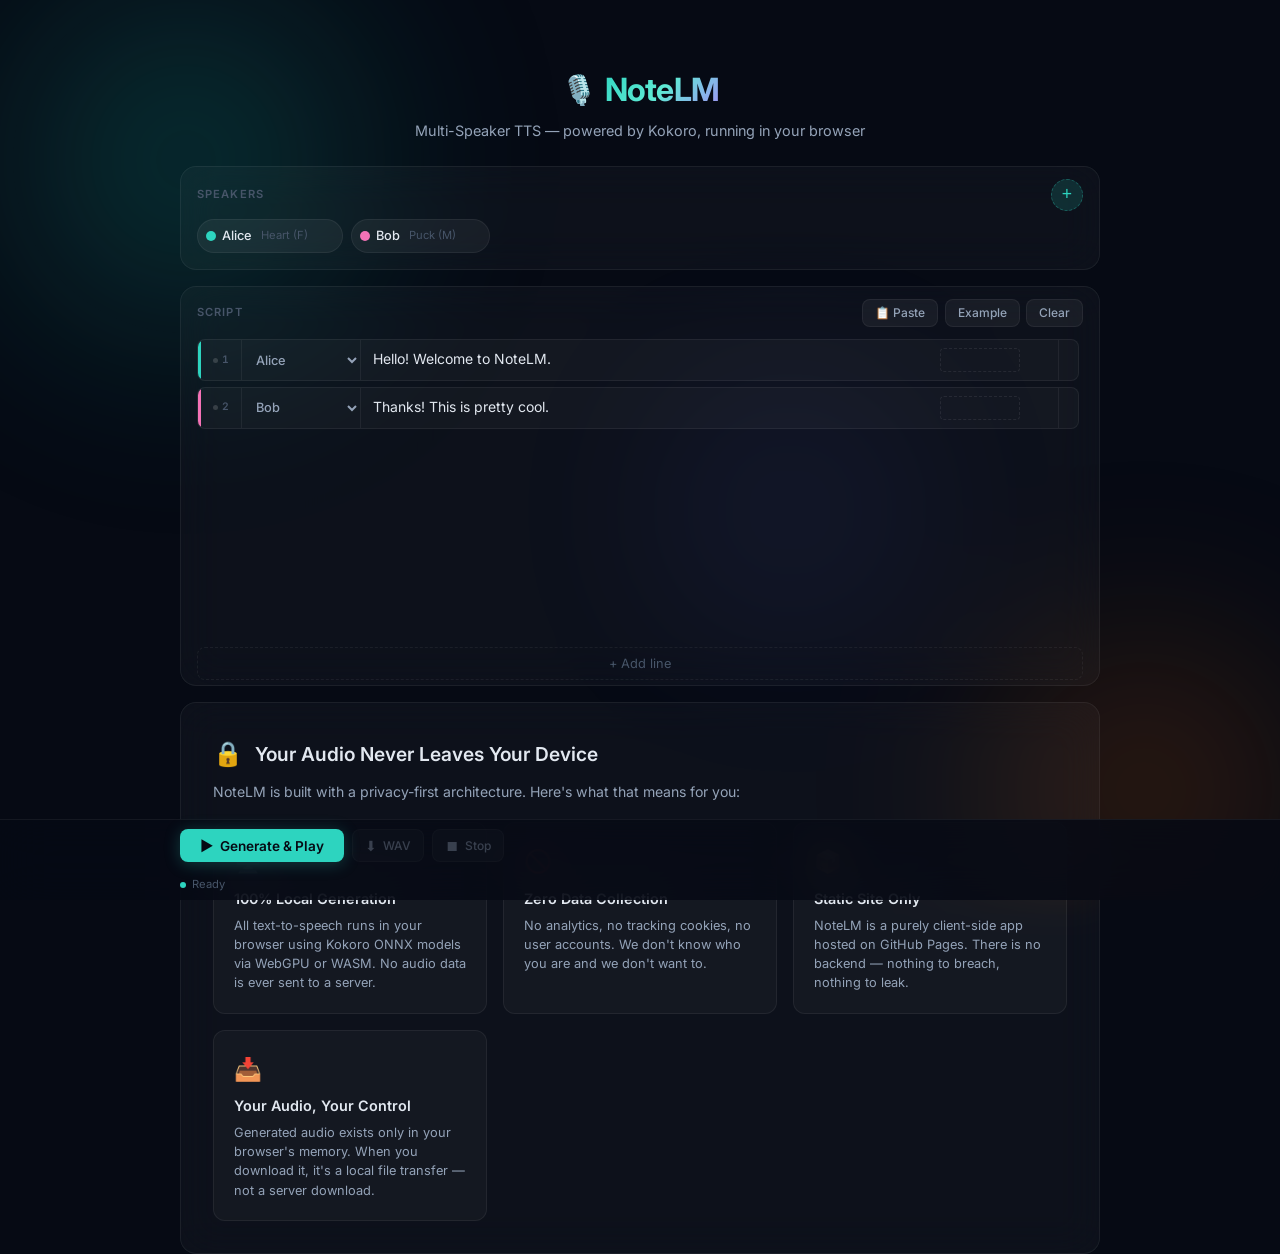
==== index.html @ 9f0279a1 "feat: add privacy section Glassmorphic privacy panel between script section and controls bar. 4 card" ====
<!DOCTYPE html>
<html lang="en">
<head>
    <meta charset="UTF-8">
    <meta name="viewport" content="width=device-width, initial-scale=1.0">
    <title>NoteLM — Multi-Speaker Text-to-Speech</title>
    <meta name="description" content="Free browser-based multi-speaker text-to-speech powered by Kokoro. Create conversations with different voices, all running locally.">
    <link rel="icon" href="data:image/svg+xml,<svg xmlns='http://www.w3.org/2000/svg' viewBox='0 0 100 100'><text y='.9em' font-size='90'>🎙️</text></svg>">
    <link href="https://fonts.googleapis.com/css2?family=Inter:wght@400;500;600;700&family=JetBrains+Mono:wght@400;500&display=swap" rel="stylesheet">
    <link rel="stylesheet" href="styles.css">
</head>
<body>
    <!-- Ambient background blobs -->
    <div class="ambient-bg">
        <div class="blob blob-1"></div>
        <div class="blob blob-2"></div>
        <div class="blob blob-3"></div>
    </div>

    <div class="app">
        <!-- Header -->
        <header class="header">
            <div class="logo">
                <span class="logo-icon">🎙️</span>
                <h1>NoteLM</h1>
            </div>
            <p class="tagline">Multi-Speaker TTS — powered by Kokoro, running in your browser</p>
        </header>

        <!-- Speakers Strip -->
        <section class="glass-panel speakers-section">
            <div class="speakers-header">
                <span class="section-label">Speakers</span>
                <button class="btn-chip btn-add-speaker" id="addSpeakerBtn" title="Add speaker">
                    <span class="chip-plus">+</span>
                </button>
            </div>
            <div class="speakers-strip" id="speakersList"></div>
            <div class="backend-notice" id="backendNotice" style="display:none;">
                <span class="notice-icon">⚡</span>
                <span class="notice-text" id="backendNoticeText"></span>
            </div>
        </section>

        <!-- Script Panel -->
        <section class="glass-panel script-section">
            <div class="script-header">
                <span class="section-label">Script</span>
                <div class="script-actions">
                    <button class="btn-glass" id="pasteScriptBtn">📋 Paste</button>
                    <button class="btn-glass" id="loadExampleBtn">Example</button>
                    <button class="btn-glass btn-danger" id="clearScriptBtn">Clear</button>
                </div>
            </div>
            <div class="script-lines" id="scriptLines"></div>
            <button class="btn-add-line" id="addLineBtn">+ Add line</button>
        </section>

        <!-- Privacy Section -->
        <section class="glass-panel privacy-section">
            <div class="privacy-header">
                <span class="privacy-icon">🔒</span>
                <h2>Your Audio Never Leaves Your Device</h2>
            </div>
            <p class="privacy-desc">NoteLM is built with a privacy-first architecture. Here's what that means for you:</p>
            <div class="privacy-grid">
                <div class="privacy-card">
                    <span class="privacy-card-icon">🖥️</span>
                    <h3>100% Local Generation</h3>
                    <p>All text-to-speech runs in your browser using Kokoro ONNX models via WebGPU or WASM. No audio data is ever sent to a server.</p>
                </div>
                <div class="privacy-card">
                    <span class="privacy-card-icon">🚫</span>
                    <h3>Zero Data Collection</h3>
                    <p>No analytics, no tracking cookies, no user accounts. We don't know who you are and we don't want to.</p>
                </div>
                <div class="privacy-card">
                    <span class="privacy-card-icon">📦</span>
                    <h3>Static Site Only</h3>
                    <p>NoteLM is a purely client-side app hosted on GitHub Pages. There is no backend — nothing to breach, nothing to leak.</p>
                </div>
                <div class="privacy-card">
                    <span class="privacy-card-icon">📥</span>
                    <h3>Your Audio, Your Control</h3>
                    <p>Generated audio exists only in your browser's memory. When you download it, it's a local file transfer — not a server download.</p>
                </div>
            </div>
        </section>

        <!-- Spacer for sticky bar -->
        <div class="controls-spacer"></div>
    </div>

    <!-- Selection Floating Bar -->
    <div class="selection-bar" id="selectionBar" style="display:none;">
        <span class="selection-count">0 selected</span>
        <button class="btn-primary btn-sm" id="regenerateSelectedBtn">
            <span class="btn-icon">⟳</span> Regenerate Selected
        </button>
        <button class="btn-glass btn-sm" id="clearSelectionBtn">Clear</button>
    </div>

    <!-- Sticky Controls Bar -->
    <div class="controls-bar" id="controlsBar">
        <div class="controls-inner">
            <div class="controls-buttons">
                <button class="btn-primary" id="generateBtn">
                    <span class="btn-icon">▶</span> Generate & Play
                </button>
                <button class="btn-glass" id="downloadBtn" disabled>
                    <span class="btn-icon">⬇</span> WAV
                </button>
                <button class="btn-glass" id="stopBtn" disabled>
                    <span class="btn-icon">⏹</span> Stop
                </button>
            </div>

            <!-- Progress (inline) -->
            <div class="progress-inline" id="progressSection" style="display:none;">
                <div class="progress-track"><div class="progress-fill" id="progressBar"></div></div>
                <span class="progress-label" id="progressText">Generating...</span>
            </div>

            <!-- Audio Player (inline) -->
            <div class="player-inline" id="audioPlayer" style="display:none;">
                <button class="btn-play" id="playPauseBtn">▶</button>
                <canvas id="waveformCanvas" width="400" height="48"></canvas>
                <span class="time-label" id="timeDisplay">0:00</span>
            </div>
        </div>

        <div class="status-strip">
            <span class="status-dot" id="statusDot"></span>
            <span class="status-text" id="statusText">Ready</span>
        </div>
    </div>

    <!-- Paste Modal -->
    <div class="overlay" id="pasteOverlay" style="display:none;">
        <div class="modal">
            <h3>📋 Paste Your Script</h3>
            <p class="modal-desc">Use the format <code>Name: dialogue</code> — one per line. Speakers are auto-detected.</p>
            <textarea id="pasteTextarea" class="paste-area" rows="16"
                placeholder="Alice: Hey Bob, have you heard about this new TTS?&#10;Bob: Yeah! It runs entirely in the browser.&#10;Alice: That's incredible!&#10;Bob: And each speaker gets a different voice.&#10;&#10;Tip: Ctrl+Enter to import"></textarea>
            <div class="modal-actions">
                <button class="btn-glass" id="pasteCancelBtn">Cancel</button>
                <button class="btn-primary" id="pasteParseBtn">Parse & Import</button>
            </div>
        </div>
    </div>

    <!-- Model Loading Overlay -->
    <div class="overlay" id="loadingOverlay" style="display:none;">
        <div class="modal">
            <div class="spinner"></div>
            <h3>Loading Kokoro Model</h3>
            <p id="loadingText">Downloading weights — first visit may take a moment.</p>
            <div class="progress-track"><div class="progress-fill" id="modelProgressBar"></div></div>
            <p class="progress-pct" id="modelProgressPercent">0%</p>
        </div>
    </div>

    <!-- Speaker Editor Portal — rendered at body level so it overlays everything -->
    <div id="speakerEditorPortal" class="speaker-editor-portal" style="display:none;"></div>
    <script type="module" src="app.js"></script>
</body>
</html>
---- styles.css ----
/* ============================================
   NoteLM — Glassmorphic Dark Theme
   ============================================ */

:root {
    --bg-deep: #060a14;
    --bg-surface: rgba(255, 255, 255, 0.03);
    --bg-surface-hover: rgba(255, 255, 255, 0.06);
    --bg-elevated: rgba(255, 255, 255, 0.05);

    --border: rgba(255, 255, 255, 0.06);
    --border-hover: rgba(255, 255, 255, 0.12);
    --border-focus: rgba(45, 212, 191, 0.4);

    --text-primary: #e2e8f0;
    --text-secondary: #94a3b8;
    --text-muted: #475569;

    --accent: #2dd4bf;
    --accent-dim: rgba(45, 212, 191, 0.15);
    --accent-glow: rgba(45, 212, 191, 0.25);

    --error: #f87171;
    --error-dim: rgba(248, 113, 113, 0.12);

    --radius-sm: 8px;
    --radius-md: 12px;
    --radius-lg: 16px;
    --radius-pill: 100px;

    --blur: 20px;
    --transition: 0.2s ease;
    --font-body: 'Inter', -apple-system, BlinkMacSystemFont, sans-serif;
    --font-mono: 'JetBrains Mono', 'SF Mono', 'Consolas', monospace;
}

*, *::before, *::after { margin: 0; padding: 0; box-sizing: border-box; }

html { font-size: 16px; }

body {
    font-family: var(--font-body);
    background: var(--bg-deep);
    color: var(--text-primary);
    line-height: 1.6;
    min-height: 100vh;
    overflow-x: hidden;
}

/* ---- Ambient Background ---- */
.ambient-bg {
    position: fixed;
    inset: 0;
    z-index: 0;
    overflow: hidden;
    pointer-events: none;
}

.blob {
    position: absolute;
    border-radius: 50%;
    filter: blur(100px);
    opacity: 0.4;
    animation: drift 20s ease-in-out infinite alternate;
}

.blob-1 {
    width: 500px; height: 500px;
    background: radial-gradient(circle, #0d9488 0%, transparent 70%);
    top: -10%; left: -5%;
    animation-duration: 25s;
}

.blob-2 {
    width: 400px; height: 400px;
    background: radial-gradient(circle, #b45309 0%, transparent 70%);
    bottom: -10%; right: -5%;
    animation-duration: 30s;
    animation-delay: -5s;
}

.blob-3 {
    width: 300px; height: 300px;
    background: radial-gradient(circle, #6366f1 0%, transparent 70%);
    top: 40%; left: 50%;
    animation-duration: 22s;
    animation-delay: -10s;
    opacity: 0.2;
}

@keyframes drift {
    0% { transform: translate(0, 0) scale(1); }
    33% { transform: translate(30px, -20px) scale(1.05); }
    66% { transform: translate(-20px, 30px) scale(0.95); }
    100% { transform: translate(10px, -10px) scale(1.02); }
}

/* ---- App Layout ---- */
.app {
    position: relative;
    z-index: 1;
    max-width: 960px;
    margin: 0 auto;
    padding: 1.5rem 1.25rem 7rem;
    display: flex;
    flex-direction: column;
    gap: 1rem;
    min-height: 100vh;
    height: 100vh;
}

/* ---- Glass Panel ---- */
.glass-panel {
    background: var(--bg-surface);
    backdrop-filter: blur(var(--blur));
    -webkit-backdrop-filter: blur(var(--blur));
    border: 1px solid var(--border);
    border-radius: var(--radius-lg);
    transition: border-color var(--transition);
}

.glass-panel:hover { border-color: var(--border-hover); }

/* ---- Header ---- */
.header {
    text-align: center;
    padding: 2.5rem 0 0.5rem;
}

.logo {
    display: flex;
    align-items: center;
    justify-content: center;
    gap: 0.5rem;
}

.logo-icon { font-size: 1.8rem; }

.logo h1 {
    font-size: 2rem;
    font-weight: 700;
    letter-spacing: -0.03em;
    background: linear-gradient(135deg, var(--accent), #5eead4, #a78bfa);
    -webkit-background-clip: text;
    -webkit-text-fill-color: transparent;
    background-clip: text;
}

.tagline {
    color: var(--text-secondary);
    font-size: 0.9rem;
    margin-top: 0.25rem;
}

/* ---- Section Labels ---- */
.section-label {
    font-size: 0.7rem;
    font-weight: 600;
    text-transform: uppercase;
    letter-spacing: 0.1em;
    color: var(--text-muted);
}

/* ---- Speaker Editor Portal ---- */
.speaker-editor-portal {
    background: rgba(10, 15, 30, 0.98);
    backdrop-filter: blur(32px);
    border: 1px solid rgba(45, 212, 191, 0.3);
    border-radius: var(--radius-md);
    padding: 0.85rem;
    min-width: 260px;
    box-shadow: 0 16px 48px rgba(0,0,0,0.6), 0 0 24px rgba(45, 212, 191, 0.08);
}

.editor-arrow {
    position: absolute;
    top: -5px;
    left: 50%;
    transform: translateX(-50%) rotate(45deg);
    width: 10px;
    height: 10px;
    background: rgba(10, 15, 30, 0.98);
    border-top: 1px solid rgba(45, 212, 191, 0.3);
    border-left: 1px solid rgba(45, 212, 191, 0.3);
}

/* ---- Engine Selector ---- */
.engine-section {
    padding: 0.65rem 1rem;
}

.engine-row {
    display: flex;
    align-items: center;
    gap: 0.75rem;
}

.engine-options {
    display: flex;
    gap: 0.4rem;
    flex: 1;
}

.engine-btn {
    flex: 1;
    display: flex;
    flex-direction: column;
    align-items: center;
    gap: 0.15rem;
    padding: 0.45rem 0.5rem;
    background: var(--bg-elevated);
    border: 1px solid var(--border);
    border-radius: var(--radius-sm);
    cursor: pointer;
    transition: all var(--transition);
    font-family: var(--font-body);
}

.engine-btn:hover {
    border-color: var(--border-hover);
    background: var(--bg-surface-hover);
}

.engine-btn.active {
    border-color: var(--accent);
    background: var(--accent-dim);
    box-shadow: 0 0 12px rgba(45, 212, 191, 0.1);
}

.engine-name {
    font-size: 0.8rem;
    font-weight: 600;
    color: var(--text-primary);
}

.engine-meta {
    font-size: 0.65rem;
    color: var(--text-muted);
}

.backend-notice {
    display: flex;
    align-items: center;
    gap: 0.4rem;
    margin-top: 0.5rem;
    padding: 0.4rem 0.65rem;
    background: rgba(251, 191, 36, 0.08);
    border: 1px solid rgba(251, 191, 36, 0.15);
    border-radius: var(--radius-sm);
    font-size: 0.75rem;
    color: #fbbf24;
}

.notice-icon { font-size: 0.85rem; }

.backend-notice.webgpu {
    background: rgba(45, 212, 191, 0.08);
    border-color: rgba(45, 212, 191, 0.15);
    color: var(--accent);
}

/* ---- Speakers Strip ---- */
.speakers-section {
    padding: 0.75rem 1rem;
}

.speakers-header {
    display: flex;
    align-items: center;
    justify-content: space-between;
    margin-bottom: 0.5rem;
}

.speakers-strip {
    display: flex;
    gap: 0.5rem;
    overflow-x: auto;
    padding-bottom: 0.25rem;
    scrollbar-width: thin;
    scrollbar-color: rgba(255,255,255,0.08) transparent;
}

.speakers-strip::-webkit-scrollbar { height: 4px; }
.speakers-strip::-webkit-scrollbar-track { background: transparent; }
.speakers-strip::-webkit-scrollbar-thumb { background: rgba(255,255,255,0.08); border-radius: 2px; }

/* Speaker Chip */
.speaker-chip {
    display: flex;
    align-items: center;
    gap: 0.4rem;
    background: var(--bg-elevated);
    border: 1px solid var(--border);
    border-radius: var(--radius-pill);
    padding: 0.35rem 0.75rem 0.35rem 0.5rem;
    cursor: pointer;
    transition: all var(--transition);
    white-space: nowrap;
    flex-shrink: 0;
}

.speaker-chip:hover {
    border-color: var(--border-hover);
    background: var(--bg-surface-hover);
}

.speaker-chip.active {
    border-color: var(--border-focus);
    box-shadow: 0 0 12px var(--accent-dim);
}

.chip-dot {
    width: 10px;
    height: 10px;
    border-radius: 50%;
    flex-shrink: 0;
}

.chip-name {
    font-size: 0.8rem;
    font-weight: 500;
    color: var(--text-primary);
}

.chip-voice {
    font-size: 0.7rem;
    color: var(--text-muted);
    margin-left: 0.15rem;
}

.chip-remove {
    background: none;
    border: none;
    color: var(--text-muted);
    font-size: 0.85rem;
    cursor: pointer;
    padding: 0 0.15rem;
    margin-left: 0.15rem;
    border-radius: 50%;
    line-height: 1;
    transition: all var(--transition);
    opacity: 0;
}

.speaker-chip:hover .chip-remove { opacity: 1; }
.chip-remove:hover { color: var(--error); background: var(--error-dim); }

/* Speaker Editor Popover */


.editor-field {
    display: flex;
    flex-direction: column;
    gap: 0.2rem;
    margin-bottom: 0.5rem;
}

.editor-field:last-child { margin-bottom: 0; }

.editor-label {
    font-size: 0.65rem;
    font-weight: 600;
    text-transform: uppercase;
    letter-spacing: 0.08em;
    color: var(--text-muted);
}

.editor-input,
.editor-select {
    background: rgba(255,255,255,0.04);
    color: var(--text-primary);
    border: 1px solid var(--border);
    border-radius: var(--radius-sm);
    padding: 0.4rem 0.6rem;
    font-family: var(--font-body);
    font-size: 0.8rem;
    transition: border-color var(--transition);
    width: 100%;
}

.editor-input:focus, .editor-select:focus {
    outline: none;
    border-color: var(--accent);
}

.editor-select { cursor: pointer; }

.editor-select option {
    background: #0f172a;
    color: var(--text-primary);
}

/* Add Speaker Button */
.btn-add-speaker {
    display: flex;
    align-items: center;
    justify-content: center;
    width: 32px;
    height: 32px;
    background: var(--accent-dim);
    border: 1px dashed rgba(45, 212, 191, 0.3);
    border-radius: 50%;
    color: var(--accent);
    font-size: 1.1rem;
    cursor: pointer;
    transition: all var(--transition);
    flex-shrink: 0;
}

.btn-add-speaker:hover {
    background: rgba(45, 212, 191, 0.25);
    border-color: var(--accent);
}

.chip-plus { line-height: 1; }

/* ---- Script Section ---- */
.script-section {
    flex: 1;
    display: flex;
    flex-direction: column;
    padding: 0.75rem 1rem 1rem;
    min-height: 400px;
}

.script-header {
    display: flex;
    align-items: center;
    justify-content: space-between;
    margin-bottom: 0.75rem;
}

.script-actions { display: flex; gap: 0.4rem; }

.script-lines {
    flex: 1;
    overflow-y: auto;
    display: flex;
    flex-direction: column;
    gap: 0.35rem;
    padding-right: 0.25rem;
    min-height: 300px;
    max-height: calc(100vh - 280px);
}

.script-lines::-webkit-scrollbar { width: 5px; }
.script-lines::-webkit-scrollbar-track { background: transparent; }
.script-lines::-webkit-scrollbar-thumb { background: rgba(255,255,255,0.06); border-radius: 3px; }

/* Script Line */
.script-line {
    display: grid;
    grid-template-columns: 3px 2.5rem 120px 1fr auto 20px;
    gap: 0;
    align-items: stretch;
    background: var(--bg-surface);
    border: 1px solid var(--border);
    border-radius: var(--radius-sm);
    transition: all var(--transition);
    overflow: hidden;
}

/* Selection gutter — left-edge strip for click + drag-to-select */
.line-select-gutter {
    display: flex;
    align-items: center;
    justify-content: center;
    cursor: pointer;
    background: transparent;
    transition: background var(--transition);
    border-left: 1px solid var(--border);
}

.line-select-gutter:hover {
    background: rgba(45, 212, 191, 0.06);
}

.line-select-gutter.selected {
    background: rgba(45, 212, 191, 0.1);
}

.gutter-dot {
    width: 12px;
    height: 12px;
    border-radius: 50%;
    background: var(--border);
    transition: all var(--transition);
    opacity: 0;
    cursor: pointer;
}

.script-line:hover .gutter-dot,
.gutter-dot.selected {
    opacity: 1;
}

.gutter-dot:hover {
    background: var(--accent);
    transform: scale(1.3);
}

.gutter-dot.selected {
    background: var(--accent);
    box-shadow: 0 0 6px var(--accent-dim);
}


/* Selected row highlight */
.script-line.selected {
    border-color: var(--accent);
    background: rgba(45, 212, 191, 0.04);
}

.script-line:hover { border-color: var(--border-hover); }
.script-line.active { border-color: var(--accent); box-shadow: 0 0 16px var(--accent-dim); }

.line-accent {
    width: 3px;
    align-self: stretch;
    border-radius: 3px 0 0 3px;
}

.line-number {
    display: flex;
    align-items: center;
    justify-content: center;
    min-width: 2rem;
    padding: 0.5rem 0;
    font-size: 0.65rem;
    font-weight: 600;
    color: var(--text-muted);
    font-variant-numeric: tabular-nums;
}

.line-speaker-select {
    background: transparent;
    color: var(--text-secondary);
    border: none;
    border-left: 1px solid var(--border);
    border-right: 1px solid var(--border);
    padding: 0.5rem 0.6rem;
    font-family: var(--font-body);
    font-size: 0.8rem;
    font-weight: 500;
    cursor: pointer;
    transition: color var(--transition);
}

.line-speaker-select:focus { outline: none; color: var(--text-primary); }
.line-speaker-select option { background: #0f172a; color: var(--text-primary); }

.line-textarea {
    background: transparent;
    color: var(--text-primary);
    border: none;
    padding: 0.5rem 0.75rem;
    font-family: var(--font-body);
    font-size: 0.875rem;
    line-height: 1.55;
    resize: none;
    min-height: 36px;
    width: 100%;
}

.line-textarea:focus { outline: none; }
.line-textarea::placeholder { color: var(--text-muted); }

/* Line Actions */
.line-actions {
    display: flex;
    align-items: center;
    gap: 0.35rem;
    padding: 0.25rem 0.5rem;
    flex-shrink: 0;
}

.line-mini-waveform {
    width: 80px;
    height: 24px;
    border-radius: 4px;
    background: rgba(0, 0, 0, 0.15);
    flex-shrink: 0;
}

.line-mini-waveform-placeholder {
    width: 80px;
    height: 24px;
    border-radius: 4px;
    border: 1px dashed rgba(255, 255, 255, 0.08);
    flex-shrink: 0;
}

.line-duration {
    font-size: 0.65rem;
    color: var(--text-muted);
    font-variant-numeric: tabular-nums;
    white-space: nowrap;
    min-width: 32px;
    text-align: center;
}

.line-status-dot {
    display: inline-block;
    width: 5px;
    height: 5px;
    border-radius: 50%;
    margin-right: 0.25rem;
    vertical-align: middle;
}

.line-status-dot.dirty { background: #f59e0b; }
.line-status-dot.generated { background: var(--accent); }
.line-status-dot.empty { background: rgba(255, 255, 255, 0.15); }

.line-regen,
.line-play {
    background: none;
    border: none;
    color: var(--text-muted);
    cursor: pointer;
    font-size: 0.75rem;
    padding: 0.2rem;
    border-radius: 4px;
    transition: all var(--transition);
    opacity: 0;
}

.script-line:hover .line-regen,
.script-line:hover .line-play { opacity: 1; }
.line-regen:hover { color: var(--accent); background: var(--accent-dim); }
.line-play:hover { color: var(--accent); background: var(--accent-dim); }

.line-remove {
    background: none;
    border: none;
    color: var(--text-muted);
    cursor: pointer;
    font-size: 0.9rem;
    padding: 0.5rem 0.5rem;
    opacity: 0;
    transition: all var(--transition);
}

.script-line:hover .line-remove { opacity: 1; }
.line-remove:hover { color: var(--error); }

/* Add Line */
.btn-add-line {
    width: 100%;
    padding: 0.5rem;
    margin-top: 0.5rem;
    background: transparent;
    border: 1px dashed var(--border);
    border-radius: var(--radius-sm);
    color: var(--text-muted);
    font-family: var(--font-body);
    font-size: 0.8rem;
    cursor: pointer;
    transition: all var(--transition);
}

.btn-add-line:hover {
    border-color: var(--accent);
    color: var(--accent);
    background: var(--accent-dim);
}

/* ---- Buttons ---- */
.btn-glass {
    display: inline-flex;
    align-items: center;
    gap: 0.35rem;
    padding: 0.35rem 0.75rem;
    background: var(--bg-elevated);
    border: 1px solid var(--border);
    border-radius: var(--radius-sm);
    color: var(--text-secondary);
    font-family: var(--font-body);
    font-size: 0.75rem;
    font-weight: 500;
    cursor: pointer;
    transition: all var(--transition);
}

.btn-glass:hover { border-color: var(--border-hover); color: var(--text-primary); background: var(--bg-surface-hover); }

.btn-glass.btn-danger:hover { border-color: var(--error); color: var(--error); background: var(--error-dim); }

.btn-primary {
    display: inline-flex;
    align-items: center;
    gap: 0.4rem;
    padding: 0.5rem 1.25rem;
    background: var(--accent);
    border: none;
    border-radius: var(--radius-sm);
    color: var(--bg-deep);
    font-family: var(--font-body);
    font-size: 0.85rem;
    font-weight: 600;
    cursor: pointer;
    transition: all var(--transition);
    box-shadow: 0 2px 16px var(--accent-glow);
}

.btn-primary:hover {
    background: #5eead4;
    transform: translateY(-1px);
    box-shadow: 0 4px 24px var(--accent-glow);
}

.btn-primary:disabled, .btn-glass:disabled {
    opacity: 0.35;
    cursor: not-allowed;
    transform: none !important;
    box-shadow: none !important;
}

.btn-icon { font-size: 0.9rem; }

/* ---- Sticky Controls Bar ---- */
.controls-spacer { height: 100px; }

.controls-bar {
    position: fixed;
    bottom: 0;
    left: 0;
    right: 0;
    z-index: 50;
    background: rgba(6, 10, 20, 0.85);
    backdrop-filter: blur(24px);
    -webkit-backdrop-filter: blur(24px);
    border-top: 1px solid var(--border);
}

.controls-inner {
    max-width: 960px;
    margin: 0 auto;
    padding: 0.6rem 1.25rem;
    display: flex;
    align-items: center;
    gap: 1rem;
    flex-wrap: wrap;
}

.controls-buttons {
    display: flex;
    gap: 0.5rem;
    flex-shrink: 0;
}

.status-strip {
    display: flex;
    align-items: center;
    gap: 0.4rem;
    padding: 0.25rem 1.25rem 0.4rem;
    max-width: 960px;
    margin: 0 auto;
}

.status-dot {
    width: 6px;
    height: 6px;
    border-radius: 50%;
    background: var(--accent);
    animation: pulse 2s ease-in-out infinite;
}

.status-dot.loading { background: #fbbf24; animation-duration: 0.8s; }
.status-dot.error { background: var(--error); animation: none; }

@keyframes pulse {
    0%, 100% { opacity: 1; }
    50% { opacity: 0.3; }
}

.status-text {
    font-size: 0.7rem;
    color: var(--text-muted);
}

/* Progress Inline */
.progress-inline {
    flex: 1;
    display: flex;
    align-items: center;
    gap: 0.6rem;
    min-width: 120px;
}

.progress-track {
    flex: 1;
    height: 4px;
    background: rgba(255,255,255,0.06);
    border-radius: 2px;
    overflow: hidden;
}

.progress-fill {
    height: 100%;
    width: 0%;
    background: linear-gradient(90deg, var(--accent), #5eead4);
    border-radius: 2px;
    transition: width 0.3s ease;
}

.progress-label {
    font-size: 0.7rem;
    color: var(--text-secondary);
    white-space: nowrap;
}

.progress-pct {
    font-size: 0.85rem;
    font-weight: 600;
    color: var(--accent);
    text-align: center;
    margin-top: 0.5rem;
}

/* Player Inline */
.player-inline {
    flex: 1;
    display: flex;
    align-items: center;
    gap: 0.5rem;
    min-width: 200px;
}

.btn-play {
    width: 30px;
    height: 30px;
    display: flex;
    align-items: center;
    justify-content: center;
    background: var(--accent-dim);
    border: 1px solid rgba(45,212,191,0.2);
    border-radius: 50%;
    color: var(--accent);
    font-size: 0.75rem;
    cursor: pointer;
    transition: all var(--transition);
    flex-shrink: 0;
}

.btn-play:hover { background: rgba(45,212,191,0.25); }

#waveformCanvas {
    height: 48px;
    flex: 1;
    min-width: 100px;
    border-radius: 6px;
    background: rgba(0, 0, 0, 0.2);
    cursor: pointer;
    transition: opacity var(--transition);
}

#waveformCanvas:hover {
    opacity: 1;
}

.time-label {
    font-size: 0.65rem;
    color: var(--text-muted);
    font-variant-numeric: tabular-nums;
    white-space: nowrap;
    min-width: 55px;
}

/* ---- Overlay / Modal ---- */
.overlay {
    position: fixed;
    inset: 0;
    background: rgba(0, 0, 0, 0.6);
    backdrop-filter: blur(8px);
    display: flex;
    align-items: center;
    justify-content: center;
    z-index: 200;
}

.modal {
    background: rgba(10, 15, 30, 0.98);
    backdrop-filter: blur(32px);
    border: 1px solid rgba(45, 212, 191, 0.15);
    border-radius: var(--radius-lg);
    padding: 1.75rem;
    max-width: 580px;
    width: 92%;
    box-shadow: 0 24px 80px rgba(0,0,0,0.6), 0 0 40px rgba(45, 212, 191, 0.05);
}

.modal h3 {
    font-size: 1.1rem;
    font-weight: 600;
    margin-bottom: 0.35rem;
}

.modal-desc {
    color: var(--text-secondary);
    font-size: 0.82rem;
    margin-bottom: 0.75rem;
    line-height: 1.5;
}

.modal code {
    background: rgba(45, 212, 191, 0.1);
    color: var(--accent);
    padding: 0.1rem 0.35rem;
    border-radius: 4px;
    font-family: var(--font-mono);
    font-size: 0.8rem;
}

.modal-actions {
    display: flex;
    gap: 0.5rem;
    justify-content: flex-end;
    margin-top: 1rem;
}

.paste-area {
    width: 100%;
    min-height: 300px;
    background: rgba(255,255,255,0.03);
    color: var(--text-primary);
    border: 1px solid var(--border);
    border-radius: var(--radius-sm);
    padding: 0.75rem;
    font-family: var(--font-mono);
    font-size: 0.8rem;
    line-height: 1.65;
    resize: vertical;
}

.paste-area:focus { outline: none; border-color: var(--accent); }
.paste-area::placeholder { color: var(--text-muted); }

.spinner {
    width: 40px;
    height: 40px;
    border: 3px solid var(--border);
    border-top-color: var(--accent);
    border-radius: 50%;
    animation: spin 0.8s linear infinite;
    margin: 0 auto 1rem;
}

@keyframes spin { to { transform: rotate(360deg); } }

/* ---- Privacy Section ---- */
.privacy-section {
    padding: 2rem;
}

.privacy-header {
    display: flex;
    align-items: center;
    gap: 0.75rem;
    margin-bottom: 0.5rem;
}

.privacy-icon {
    font-size: 1.5rem;
}

.privacy-header h2 {
    font-size: 1.2rem;
    font-weight: 600;
    color: var(--text-primary);
}

.privacy-desc {
    color: var(--text-secondary);
    font-size: 0.88rem;
    margin-bottom: 1.25rem;
    line-height: 1.5;
}

.privacy-grid {
    display: grid;
    grid-template-columns: repeat(auto-fit, minmax(220px, 1fr));
    gap: 1rem;
}

.privacy-card {
    background: rgba(255, 255, 255, 0.03);
    border: 1px solid var(--border);
    border-radius: var(--radius-md);
    padding: 1.25rem;
    transition: all var(--transition);
}

.privacy-card:hover {
    border-color: var(--border-hover);
    background: rgba(45, 212, 191, 0.04);
    transform: translateY(-1px);
}

.privacy-card-icon {
    font-size: 1.4rem;
    display: block;
    margin-bottom: 0.5rem;
}

.privacy-card h3 {
    font-size: 0.9rem;
    font-weight: 600;
    color: var(--text-primary);
    margin-bottom: 0.35rem;
}

.privacy-card p {
    font-size: 0.8rem;
    color: var(--text-secondary);
    line-height: 1.5;
}

/* ---- Responsive ---- */
@media (max-width: 640px) {
    .app { padding: 1rem 0.75rem 7rem; }
    .logo h1 { font-size: 1.6rem; }
    .header { padding-top: 1.5rem; }
    .controls-buttons { flex: 1; }
    .controls-buttons .btn-primary { flex: 1; justify-content: center; }
    .player-inline { flex-wrap: wrap; }
    .line-number { min-width: 1.5rem; font-size: 0.6rem; }
    .line-speaker-select { min-width: 70px; font-size: 0.7rem; }
    .privacy-grid { grid-template-columns: 1fr; }
    .privacy-section { padding: 1.5rem; }
}
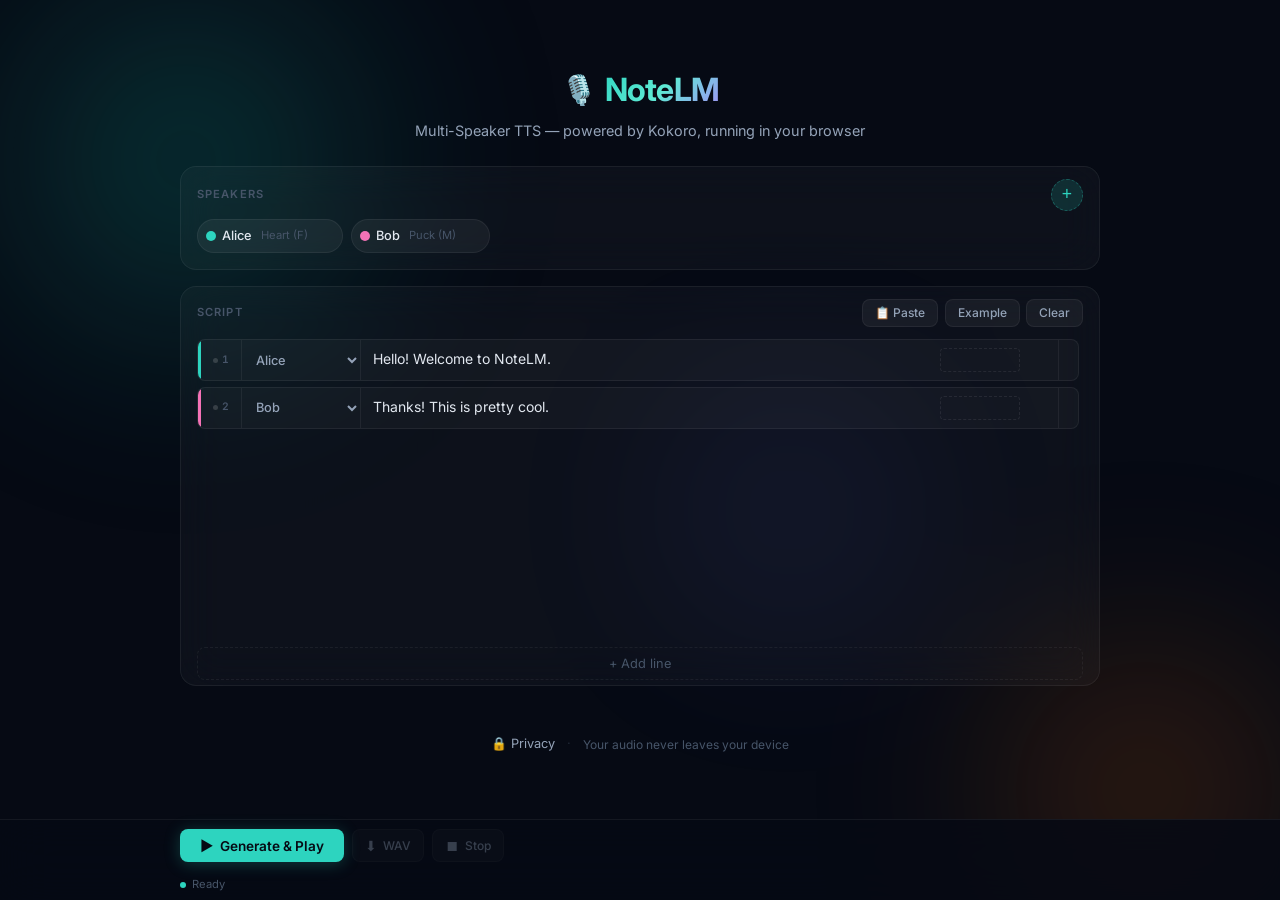
==== commit 61eac871: "feat: privacy as subpage with footer link" ====
--- a/index.html
+++ b/index.html
@@ -56,36 +56,12 @@
             <button class="btn-add-line" id="addLineBtn">+ Add line</button>
         </section>
 
-        <!-- Privacy Section -->
-        <section class="glass-panel privacy-section">
-            <div class="privacy-header">
-                <span class="privacy-icon">🔒</span>
-                <h2>Your Audio Never Leaves Your Device</h2>
-            </div>
-            <p class="privacy-desc">NoteLM is built with a privacy-first architecture. Here's what that means for you:</p>
-            <div class="privacy-grid">
-                <div class="privacy-card">
-                    <span class="privacy-card-icon">🖥️</span>
-                    <h3>100% Local Generation</h3>
-                    <p>All text-to-speech runs in your browser using Kokoro ONNX models via WebGPU or WASM. No audio data is ever sent to a server.</p>
-                </div>
-                <div class="privacy-card">
-                    <span class="privacy-card-icon">🚫</span>
-                    <h3>Zero Data Collection</h3>
-                    <p>No analytics, no tracking cookies, no user accounts. We don't know who you are and we don't want to.</p>
-                </div>
-                <div class="privacy-card">
-                    <span class="privacy-card-icon">📦</span>
-                    <h3>Static Site Only</h3>
-                    <p>NoteLM is a purely client-side app hosted on GitHub Pages. There is no backend — nothing to breach, nothing to leak.</p>
-                </div>
-                <div class="privacy-card">
-                    <span class="privacy-card-icon">📥</span>
-                    <h3>Your Audio, Your Control</h3>
-                    <p>Generated audio exists only in your browser's memory. When you download it, it's a local file transfer — not a server download.</p>
-                </div>
-            </div>
-        </section>
+        <!-- Footer -->
+        <footer class="site-footer">
+            <a href="privacy.html" class="footer-link">🔒 Privacy</a>
+            <span class="footer-dot">·</span>
+            <span class="footer-text">Your audio never leaves your device</span>
+        </footer>
 
         <!-- Spacer for sticky bar -->
         <div class="controls-spacer"></div>
--- a/styles.css
+++ b/styles.css
@@ -1016,6 +1016,52 @@
     line-height: 1.5;
 }
 
+/* ---- Footer ---- */
+.site-footer {
+    display: flex;
+    align-items: center;
+    justify-content: center;
+    gap: 0.75rem;
+    padding: 2rem 1rem;
+    font-size: 0.8rem;
+    color: var(--text-muted);
+}
+
+.footer-link {
+    color: var(--text-secondary);
+    text-decoration: none;
+    transition: color var(--transition);
+}
+.footer-link:hover { color: var(--accent); }
+
+.footer-dot { opacity: 0.4; }
+.footer-text { font-size: 0.75rem; }
+
+/* ---- Privacy Page ---- */
+.privacy-back {
+    display: flex;
+    justify-content: center;
+    margin-bottom: 1.5rem;
+}
+
+.privacy-commitment {
+    margin-top: 1.5rem;
+    padding: 2rem 2.5rem;
+}
+
+.privacy-commitment h3 {
+    font-size: 1rem;
+    font-weight: 600;
+    color: var(--accent);
+    margin-bottom: 0.75rem;
+}
+
+.privacy-commitment p {
+    font-size: 0.85rem;
+    color: var(--text-secondary);
+    line-height: 1.7;
+}
+
 /* ---- Responsive ---- */
 @media (max-width: 640px) {
     .app { padding: 1rem 0.75rem 7rem; }
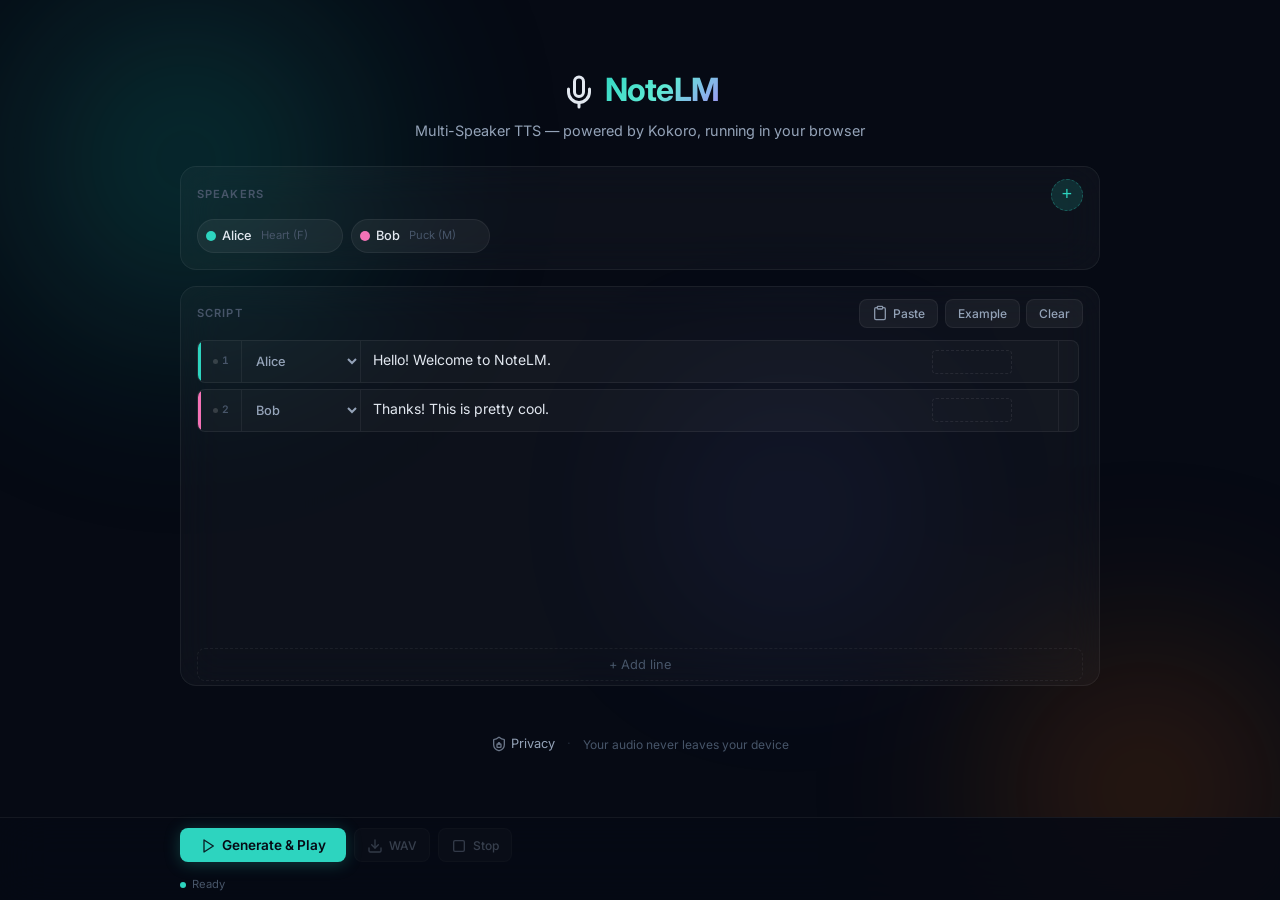
==== commit 84ded02f: "feat: replace all emojis with Lucide-style SVG icons - New icons.js module: 16 stroke-based SVGs, sh" ====
--- a/index.html
+++ b/index.html
@@ -5,7 +5,7 @@
     <meta name="viewport" content="width=device-width, initial-scale=1.0">
     <title>NoteLM — Multi-Speaker Text-to-Speech</title>
     <meta name="description" content="Free browser-based multi-speaker text-to-speech powered by Kokoro. Create conversations with different voices, all running locally.">
-    <link rel="icon" href="data:image/svg+xml,<svg xmlns='http://www.w3.org/2000/svg' viewBox='0 0 100 100'><text y='.9em' font-size='90'>🎙️</text></svg>">
+    <link rel="icon" href="data:image/svg+xml,<svg xmlns='http://www.w3.org/2000/svg' viewBox='0 0 24 24' fill='none' stroke='%23c4b5fd' stroke-width='2' stroke-linecap='round' stroke-linejoin='round'><path d='M12 2a3 3 0 0 0-3 3v7a3 3 0 0 0 6 0V5a3 3 0 0 0-3-3Z'/><path d='M19 10v2a7 7 0 0 1-14 0v-2'/><line x1='12' x2='12' y1='19' y2='22'/></svg>">
     <link href="https://fonts.googleapis.com/css2?family=Inter:wght@400;500;600;700&family=JetBrains+Mono:wght@400;500&display=swap" rel="stylesheet">
     <link rel="stylesheet" href="styles.css">
 </head>
@@ -21,7 +21,7 @@
         <!-- Header -->
         <header class="header">
             <div class="logo">
-                <span class="logo-icon">🎙️</span>
+                <span class="logo-icon"><svg class="svg-icon svg-lg" viewBox="0 0 24 24" fill="none" stroke="currentColor" stroke-width="2" stroke-linecap="round" stroke-linejoin="round"><path d="M12 2a3 3 0 0 0-3 3v7a3 3 0 0 0 6 0V5a3 3 0 0 0-3-3Z"/><path d="M19 10v2a7 7 0 0 1-14 0v-2"/><line x1="12" x2="12" y1="19" y2="22"/></svg></span>
                 <h1>NoteLM</h1>
             </div>
             <p class="tagline">Multi-Speaker TTS — powered by Kokoro, running in your browser</p>
@@ -37,7 +37,7 @@
             </div>
             <div class="speakers-strip" id="speakersList"></div>
             <div class="backend-notice" id="backendNotice" style="display:none;">
-                <span class="notice-icon">⚡</span>
+                <span class="notice-icon"><svg class="svg-icon svg-sm" viewBox="0 0 24 24" fill="none" stroke="currentColor" stroke-width="2" stroke-linecap="round" stroke-linejoin="round"><path d="M4 14a1 1 0 0 1-.78-1.63l9.9-10.2a.5.5 0 0 1 .86.46l-1.92 6.02A1 1 0 0 0 13 10h7a1 1 0 0 1 .78 1.63l-9.9 10.2a.5.5 0 0 1-.86-.46l1.92-6.02A1 1 0 0 0 11 14z"/></svg></span>
                 <span class="notice-text" id="backendNoticeText"></span>
             </div>
         </section>
@@ -47,7 +47,7 @@
             <div class="script-header">
                 <span class="section-label">Script</span>
                 <div class="script-actions">
-                    <button class="btn-glass" id="pasteScriptBtn">📋 Paste</button>
+                    <button class="btn-glass" id="pasteScriptBtn"><svg class="svg-icon svg-sm" viewBox="0 0 24 24" fill="none" stroke="currentColor" stroke-width="2" stroke-linecap="round" stroke-linejoin="round"><rect width="8" height="4" x="8" y="2" rx="1" ry="1"/><path d="M16 4h2a2 2 0 0 1 2 2v14a2 2 0 0 1-2 2H6a2 2 0 0 1-2-2V6a2 2 0 0 1 2-2h2"/></svg> Paste</button>
                     <button class="btn-glass" id="loadExampleBtn">Example</button>
                     <button class="btn-glass btn-danger" id="clearScriptBtn">Clear</button>
                 </div>
@@ -58,7 +58,7 @@
 
         <!-- Footer -->
         <footer class="site-footer">
-            <a href="privacy.html" class="footer-link">🔒 Privacy</a>
+            <a href="privacy.html" class="footer-link"><svg class="svg-icon svg-sm" viewBox="0 0 24 24" fill="none" stroke="currentColor" stroke-width="2" stroke-linecap="round" stroke-linejoin="round"><path d="M20 13c0 5-3.5 7.5-7.66 8.95a1 1 0 0 1-.67-.01C7.5 20.5 4 18 4 13V6a1 1 0 0 1 1-1c2 0 4.5-1.2 6.24-2.72a1.17 1.17 0 0 1 1.52 0C14.51 3.81 17 5 19 5a1 1 0 0 1 1 1z"/><rect width="6" height="5" x="9" y="12" rx="1"/><circle cx="12" cy="11" r="1"/></svg> Privacy</a>
             <span class="footer-dot">·</span>
             <span class="footer-text">Your audio never leaves your device</span>
         </footer>
@@ -71,7 +71,7 @@
     <div class="selection-bar" id="selectionBar" style="display:none;">
         <span class="selection-count">0 selected</span>
         <button class="btn-primary btn-sm" id="regenerateSelectedBtn">
-            <span class="btn-icon">⟳</span> Regenerate Selected
+            <span class="btn-icon"><svg class="svg-icon svg-sm" viewBox="0 0 24 24" fill="none" stroke="currentColor" stroke-width="2" stroke-linecap="round" stroke-linejoin="round"><path d="M3 12a9 9 0 0 1 9-9 9.75 9.75 0 0 1 6.74 2.74L21 8"/><path d="M21 3v5h-5"/><path d="M21 12a9 9 0 0 1-9 9 9.75 9.75 0 0 1-6.74-2.74L3 16"/><path d="M8 16H3v5"/></svg></span> Regenerate Selected
         </button>
         <button class="btn-glass btn-sm" id="clearSelectionBtn">Clear</button>
     </div>
@@ -81,13 +81,13 @@
         <div class="controls-inner">
             <div class="controls-buttons">
                 <button class="btn-primary" id="generateBtn">
-                    <span class="btn-icon">▶</span> Generate & Play
+                    <span class="btn-icon"><svg class="svg-icon svg-sm" viewBox="0 0 24 24" fill="none" stroke="currentColor" stroke-width="2" stroke-linecap="round" stroke-linejoin="round"><polygon points="6 3 20 12 6 21 6 3"/></svg></span> Generate & Play
                 </button>
                 <button class="btn-glass" id="downloadBtn" disabled>
-                    <span class="btn-icon">⬇</span> WAV
+                    <span class="btn-icon"><svg class="svg-icon svg-sm" viewBox="0 0 24 24" fill="none" stroke="currentColor" stroke-width="2" stroke-linecap="round" stroke-linejoin="round"><path d="M21 15v4a2 2 0 0 1-2 2H5a2 2 0 0 1-2-2v-4"/><polyline points="7 10 12 15 17 10"/><line x1="12" x2="12" y1="15" y2="3"/></svg></span> WAV
                 </button>
                 <button class="btn-glass" id="stopBtn" disabled>
-                    <span class="btn-icon">⏹</span> Stop
+                    <span class="btn-icon"><svg class="svg-icon svg-sm" viewBox="0 0 24 24" fill="none" stroke="currentColor" stroke-width="2" stroke-linecap="round" stroke-linejoin="round"><rect x="4" y="4" width="16" height="16" rx="2"/></svg></span> Stop
                 </button>
             </div>
 
@@ -99,7 +99,7 @@
 
             <!-- Audio Player (inline) -->
             <div class="player-inline" id="audioPlayer" style="display:none;">
-                <button class="btn-play" id="playPauseBtn">▶</button>
+                <button class="btn-play" id="playPauseBtn"><svg class="svg-icon svg-sm" viewBox="0 0 24 24" fill="none" stroke="currentColor" stroke-width="2" stroke-linecap="round" stroke-linejoin="round"><polygon points="6 3 20 12 6 21 6 3"/></svg></button>
                 <canvas id="waveformCanvas" width="400" height="48"></canvas>
                 <span class="time-label" id="timeDisplay">0:00</span>
             </div>
@@ -114,7 +114,7 @@
     <!-- Paste Modal -->
     <div class="overlay" id="pasteOverlay" style="display:none;">
         <div class="modal">
-            <h3>📋 Paste Your Script</h3>
+            <h3><svg class="svg-icon svg-sm" viewBox="0 0 24 24" fill="none" stroke="currentColor" stroke-width="2" stroke-linecap="round" stroke-linejoin="round"><rect width="8" height="4" x="8" y="2" rx="1" ry="1"/><path d="M16 4h2a2 2 0 0 1 2 2v14a2 2 0 0 1-2 2H6a2 2 0 0 1-2-2V6a2 2 0 0 1 2-2h2"/></svg> Paste Your Script</h3>
             <p class="modal-desc">Use the format <code>Name: dialogue</code> — one per line. Speakers are auto-detected.</p>
             <textarea id="pasteTextarea" class="paste-area" rows="16"
                 placeholder="Alice: Hey Bob, have you heard about this new TTS?&#10;Bob: Yeah! It runs entirely in the browser.&#10;Alice: That's incredible!&#10;Bob: And each speaker gets a different voice.&#10;&#10;Tip: Ctrl+Enter to import"></textarea>
--- a/styles.css
+++ b/styles.css
@@ -283,6 +283,25 @@
 .speakers-strip::-webkit-scrollbar { height: 4px; }
 .speakers-strip::-webkit-scrollbar-track { background: transparent; }
 .speakers-strip::-webkit-scrollbar-thumb { background: rgba(255,255,255,0.08); border-radius: 2px; }
+
+/* SVG Icons */
+.svg-icon {
+    width: 16px;
+    height: 16px;
+    display: inline-block;
+    vertical-align: middle;
+    flex-shrink: 0;
+}
+.svg-icon.svg-xs { width: 12px; height: 12px; }
+.svg-icon.svg-sm { width: 16px; height: 16px; }
+.svg-icon.svg-md { width: 20px; height: 20px; }
+.svg-icon.svg-lg { width: 24px; height: 24px; }
+.logo-icon .svg-icon { width: 36px; height: 36px; }
+.btn-primary .svg-icon,
+.btn-glass .svg-icon { opacity: 0.9; }
+.footer-link .svg-icon { opacity: 0.7; }
+.privacy-icon .svg-icon { width: 40px; height: 40px; }
+.privacy-card-icon .svg-icon { width: 28px; height: 28px; }
 
 /* Speaker Chip */
 .speaker-chip {
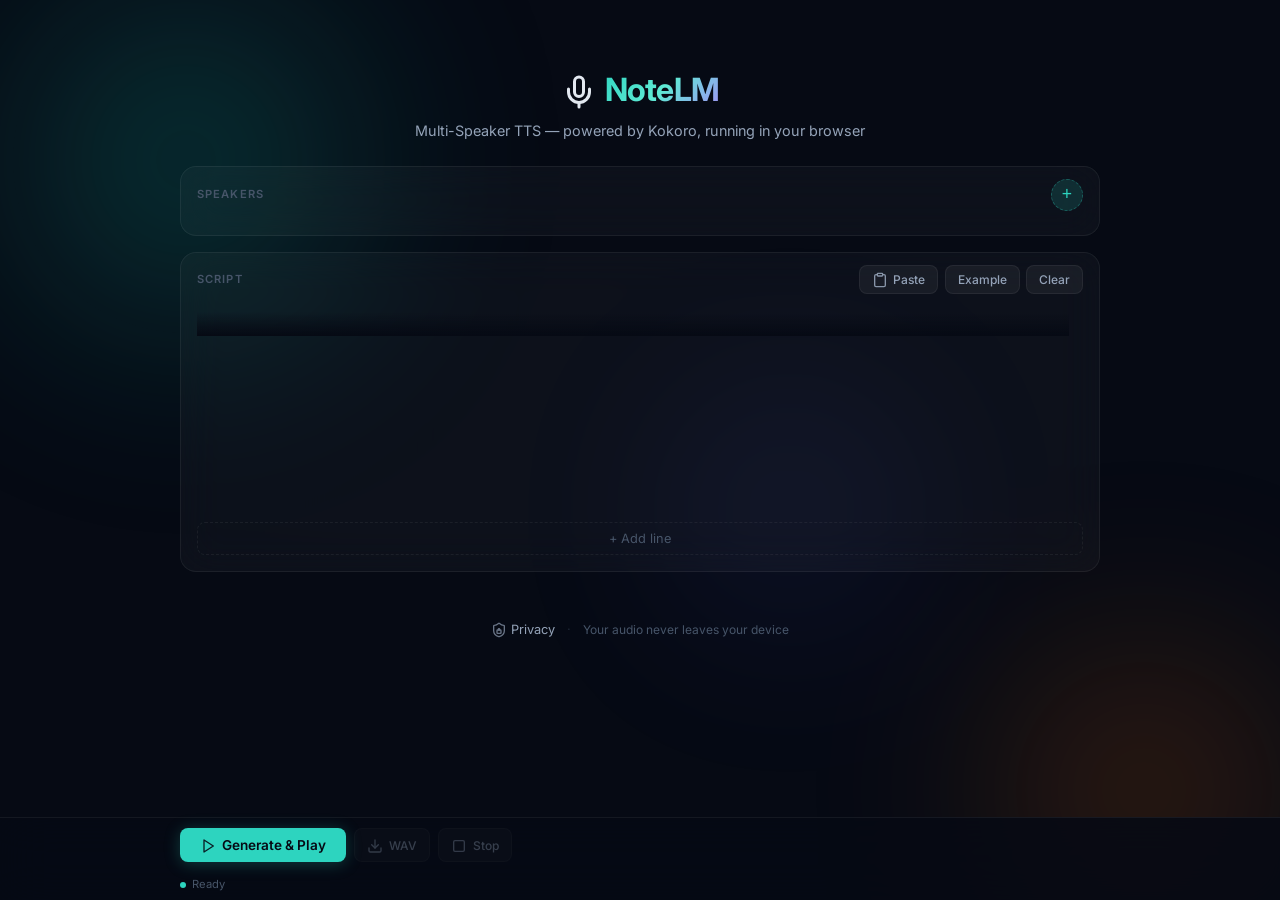
==== commit c541c6b0: "fix: robust script-panel height + gutter-dot centering - Rewrite script-panel-height.js:   - Measure" ====
--- a/index.html
+++ b/index.html
@@ -52,7 +52,9 @@
                     <button class="btn-glass btn-danger" id="clearScriptBtn">Clear</button>
                 </div>
             </div>
-            <div class="script-lines" id="scriptLines"></div>
+            <div class="script-lines" id="scriptLines" data-scroll-shadow="bottom"></div>
+            <!-- Screen reader announcements for dynamic content -->
+            <div id="scriptAnnouncer" class="sr-only" aria-live="polite" aria-atomic="true"></div>
             <button class="btn-add-line" id="addLineBtn">+ Add line</button>
         </section>
 
--- a/styles.css
+++ b/styles.css
@@ -35,6 +35,19 @@
 }
 
 *, *::before, *::after { margin: 0; padding: 0; box-sizing: border-box; }
+
+/* Screen-reader only — visually hidden but accessible */
+.sr-only {
+    position: absolute;
+    width: 1px;
+    height: 1px;
+    padding: 0;
+    margin: -1px;
+    overflow: hidden;
+    clip: rect(0, 0, 0, 0);
+    white-space: nowrap;
+    border: 0;
+}
 
 html { font-size: 16px; }
 
@@ -107,6 +120,7 @@
     gap: 1rem;
     min-height: 100vh;
     height: 100vh;
+    overflow: hidden;
 }
 
 /* ---- Glass Panel ---- */
@@ -382,6 +396,92 @@
     text-transform: uppercase;
     letter-spacing: 0.08em;
     color: var(--text-muted);
+}
+
+.editor-label-row {
+    display: flex;
+    align-items: center;
+    justify-content: space-between;
+    gap: 0.5rem;
+    position: relative;
+}
+
+.lang-flag-btn {
+    background: var(--bg-elevated);
+    border: 1px solid var(--border);
+    border-radius: var(--radius-pill);
+    font-size: 0.9rem;
+    padding: 0.15rem 0.35rem;
+    cursor: pointer;
+    transition: all var(--transition);
+    line-height: 1;
+    display: flex;
+    align-items: center;
+}
+
+.lang-flag-btn:hover {
+    border-color: var(--border-hover);
+    transform: scale(1.1);
+}
+
+.lang-dropdown {
+    position: absolute;
+    top: 100%;
+    right: 0;
+    margin-top: 0.25rem;
+    background: rgba(10, 15, 30, 0.98);
+    backdrop-filter: blur(24px);
+    border: 1px solid var(--border);
+    border-radius: var(--radius-md);
+    padding: 0.3rem;
+    display: none;
+    flex-direction: column;
+    gap: 0.15rem;
+    z-index: 10;
+    min-width: 170px;
+    box-shadow: 0 8px 32px rgba(0,0,0,0.5);
+}
+
+.lang-dropdown.open {
+    display: flex;
+}
+
+.lang-option {
+    display: flex;
+    align-items: center;
+    gap: 0.5rem;
+    background: transparent;
+    border: 1px solid transparent;
+    border-radius: var(--radius-sm);
+    color: var(--text-secondary);
+    font-family: var(--font-body);
+    font-size: 0.75rem;
+    padding: 0.35rem 0.5rem;
+    cursor: pointer;
+    transition: all var(--transition);
+    text-align: left;
+    white-space: nowrap;
+}
+
+.lang-option:hover {
+    background: rgba(255,255,255,0.04);
+    border-color: var(--border);
+    color: var(--text-primary);
+}
+
+.lang-option.active {
+    background: var(--accent-dim);
+    border-color: var(--accent);
+    color: var(--accent);
+}
+
+.lang-option-flag {
+    font-size: 0.95rem;
+    line-height: 1;
+}
+
+.lang-option-name {
+    line-height: 1;
 }
 
 .editor-input,
@@ -434,12 +534,16 @@
 .chip-plus { line-height: 1; }
 
 /* ---- Script Section ---- */
+/* flex: 1 1 0% lets it grow/shrink to fill remaining space.
+   min-height: 0 overrides the default min-height:auto so it CAN shrink
+   below content size when the viewport gets small. */
 .script-section {
-    flex: 1;
+    flex: 1 1 0%;
     display: flex;
     flex-direction: column;
     padding: 0.75rem 1rem 1rem;
-    min-height: 400px;
+    min-height: 0;
+    overflow: hidden;
 }
 
 .script-header {
@@ -452,35 +556,92 @@
 .script-actions { display: flex; gap: 0.4rem; }
 
 .script-lines {
-    flex: 1;
+    flex: 1 1 auto;
     overflow-y: auto;
     display: flex;
     flex-direction: column;
     gap: 0.35rem;
     padding-right: 0.25rem;
-    min-height: 300px;
-    max-height: calc(100vh - 280px);
-}
-
-.script-lines::-webkit-scrollbar { width: 5px; }
+    padding-bottom: 0.5rem;
+    min-height: 0;
+    /* max-height is set dynamically by src/script-panel-height.js */
+    scrollbar-gutter: stable;
+}
+
+/* Scrollbar — Firefox */
+.script-lines { scrollbar-width: thin; scrollbar-color: rgba(255,255,255,0.06) transparent; }
+/* Scrollbar — Chromium / WebKit */
+.script-lines::-webkit-scrollbar { width: 6px; }
 .script-lines::-webkit-scrollbar-track { background: transparent; }
 .script-lines::-webkit-scrollbar-thumb { background: rgba(255,255,255,0.06); border-radius: 3px; }
-
-/* Script Line */
+.script-lines::-webkit-scrollbar-thumb:hover { background: rgba(255,255,255,0.12); }
+
+/* Keyboard focus indicator */
+.script-lines:focus-visible {
+    outline: none;
+    box-shadow: inset 0 0 0 2px rgba(45, 212, 191, 0.35);
+    border-radius: var(--radius-sm);
+}
+
+/* Scroll shadow pseudo-elements — hidden by default */
+.script-lines::before,
+.script-lines::after {
+    content: '';
+    position: sticky;
+    display: block;
+    flex-shrink: 0;
+    height: 0;
+    opacity: 0;
+    transition: opacity 0.15s ease;
+    pointer-events: none;
+    z-index: 2;
+}
+
+/* Top shadow — shown when scrolled down */
+.script-lines::before {
+    top: 0;
+    background: linear-gradient(to bottom, var(--bg-deep) 0%, transparent 100%);
+}
+.script-lines[data-scroll-shadow="top"]::before,
+.script-lines[data-scroll-shadow="both"]::before {
+    height: 24px;
+    opacity: 1;
+}
+
+/* Bottom shadow — shown when more content below */
+.script-lines::after {
+    bottom: 0;
+    background: linear-gradient(to top, var(--bg-deep) 0%, transparent 100%);
+}
+.script-lines[data-scroll-shadow="bottom"]::after,
+.script-lines[data-scroll-shadow="both"]::after {
+    height: 24px;
+    opacity: 1;
+}
+
+/* Script Line — flex row for reliable vertical centering of all children */
 .script-line {
-    display: grid;
-    grid-template-columns: 3px 2.5rem 120px 1fr auto 20px;
+    display: flex;
+    align-items: stretch;
     gap: 0;
-    align-items: stretch;
     background: var(--bg-surface);
     border: 1px solid var(--border);
     border-radius: var(--radius-sm);
     transition: all var(--transition);
-    overflow: hidden;
-}
-
-/* Selection gutter — left-edge strip for click + drag-to-select */
+    min-height: 36px;
+    overflow: clip;
+}
+
+/* Inner content row: flex with align-items:center centers dots + line-number */
+.script-line > .line-accent     { flex-shrink: 0; align-self: stretch; }
+.script-line > .line-number     { flex-shrink: 0; display: flex; align-items: center; justify-content: center; }
+.script-line > .line-speaker-select { flex-shrink: 0; }
+.script-line > .line-textarea   { flex: 1; min-width: 0; align-self: stretch; }
+.script-line > .line-actions    { flex-shrink: 0; display: flex; align-items: center; }
+
+/* Gutter — vertical centering via align-items:center on flex column */
 .line-select-gutter {
+    flex-shrink: 0;
     display: flex;
     align-items: center;
     justify-content: center;
@@ -488,6 +649,8 @@
     background: transparent;
     transition: background var(--transition);
     border-left: 1px solid var(--border);
+    min-width: 20px;
+    align-self: stretch;
 }
 
 .line-select-gutter:hover {
@@ -506,6 +669,10 @@
     transition: all var(--transition);
     opacity: 0;
     cursor: pointer;
+    flex-shrink: 0;
+    /* Vertical centering: parent gutter has align-items:center,
+       so align-self:center keeps the dot centered regardless of row height */
+    align-self: center;
 }
 
 .script-line:hover .gutter-dot,
@@ -537,6 +704,7 @@
     width: 3px;
     align-self: stretch;
     border-radius: 3px 0 0 3px;
+    flex-shrink: 0;
 }
 
 .line-number {
@@ -578,7 +746,10 @@
     line-height: 1.55;
     resize: none;
     min-height: 36px;
+    min-width: 0;   /* prevents flex overflow when text is long */
     width: 100%;
+    align-self: stretch;
+    overflow: hidden;
 }
 
 .line-textarea:focus { outline: none; }
@@ -1056,6 +1227,43 @@
 .footer-dot { opacity: 0.4; }
 .footer-text { font-size: 0.75rem; }
 
+/* ---- Selection Floating Bar ---- */
+.selection-bar {
+    position: fixed;
+    bottom: 80px;
+    left: 50%;
+    transform: translateX(-50%);
+    z-index: 60;
+    display: flex;
+    align-items: center;
+    gap: 0.75rem;
+    padding: 0.5rem 1rem;
+    background: rgba(10, 15, 30, 0.95);
+    backdrop-filter: blur(24px);
+    -webkit-backdrop-filter: blur(24px);
+    border: 1px solid rgba(45, 212, 191, 0.25);
+    border-radius: var(--radius-pill);
+    box-shadow: 0 8px 32px rgba(0,0,0,0.4), 0 0 16px rgba(45, 212, 191, 0.08);
+    font-size: 0.8rem;
+    color: var(--text-secondary);
+    animation: fadeSlideUp 0.2s ease;
+}
+
+@keyframes fadeSlideUp {
+    from { opacity: 0; transform: translateX(-50%) translateY(8px); }
+    to { opacity: 1; transform: translateX(-50%) translateY(0); }
+}
+
+.selection-count {
+    font-weight: 500;
+    color: var(--accent);
+}
+
+.btn-sm {
+    font-size: 0.75rem;
+    padding: 0.3rem 0.75rem;
+}
+
 /* ---- Privacy Page ---- */
 .privacy-back {
     display: flex;
@@ -1091,6 +1299,7 @@
     .player-inline { flex-wrap: wrap; }
     .line-number { min-width: 1.5rem; font-size: 0.6rem; }
     .line-speaker-select { min-width: 70px; font-size: 0.7rem; }
+    .line-select-gutter { min-width: 16px; }
     .privacy-grid { grid-template-columns: 1fr; }
     .privacy-section { padding: 1.5rem; }
 }
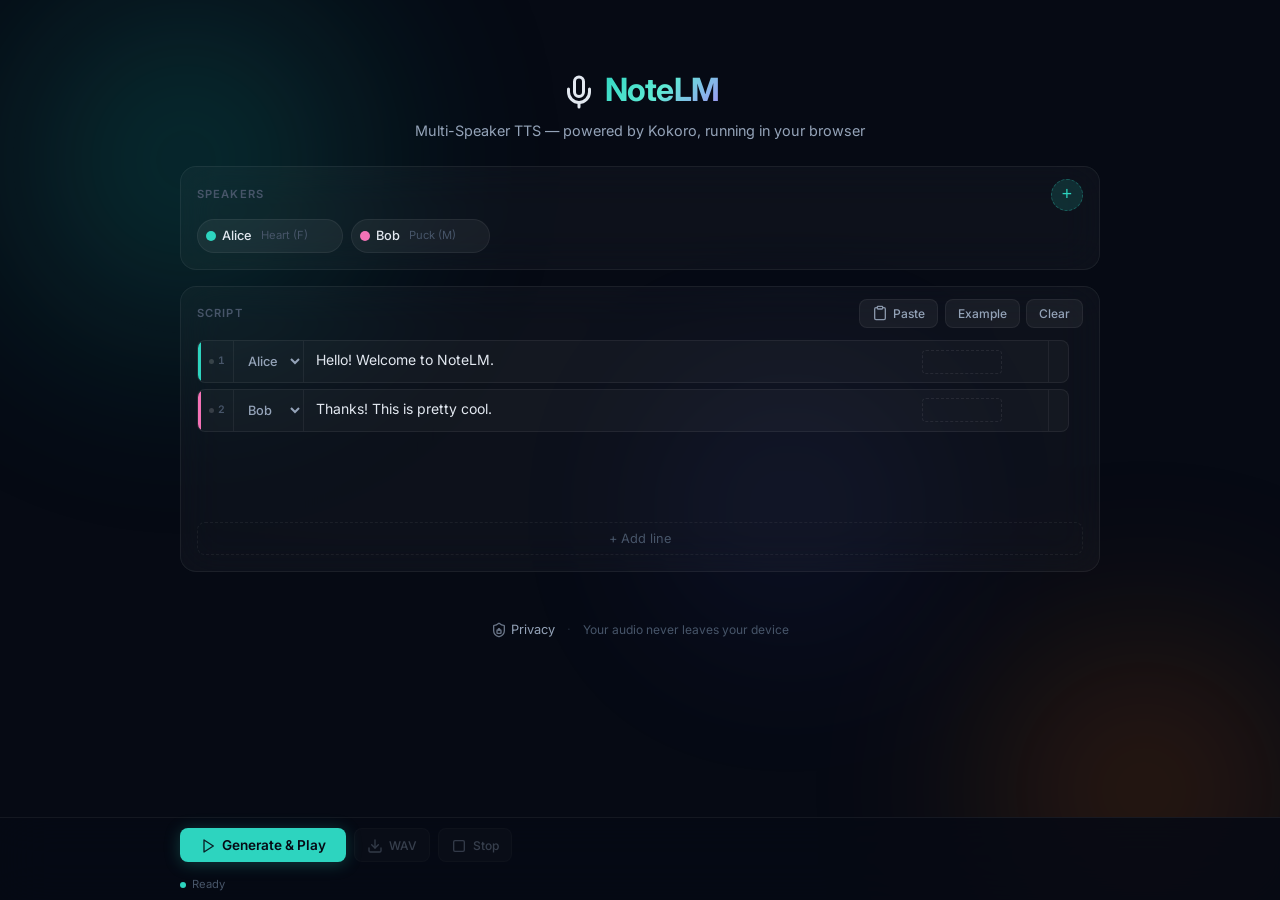
==== commit dca88e88: "refactor: code review cleanup — XSS fix, dead code removal, null guards - speakers.js: escape speake" ====
--- a/index.html
+++ b/index.html
@@ -52,7 +52,7 @@
                     <button class="btn-glass btn-danger" id="clearScriptBtn">Clear</button>
                 </div>
             </div>
-            <div class="script-lines" id="scriptLines" data-scroll-shadow="bottom"></div>
+            <div class="script-lines" id="scriptLines"></div>
             <!-- Screen reader announcements for dynamic content -->
             <div id="scriptAnnouncer" class="sr-only" aria-live="polite" aria-atomic="true"></div>
             <button class="btn-add-line" id="addLineBtn">+ Add line</button>
--- a/styles.css
+++ b/styles.css
@@ -198,60 +198,6 @@
     border-left: 1px solid rgba(45, 212, 191, 0.3);
 }
 
-/* ---- Engine Selector ---- */
-.engine-section {
-    padding: 0.65rem 1rem;
-}
-
-.engine-row {
-    display: flex;
-    align-items: center;
-    gap: 0.75rem;
-}
-
-.engine-options {
-    display: flex;
-    gap: 0.4rem;
-    flex: 1;
-}
-
-.engine-btn {
-    flex: 1;
-    display: flex;
-    flex-direction: column;
-    align-items: center;
-    gap: 0.15rem;
-    padding: 0.45rem 0.5rem;
-    background: var(--bg-elevated);
-    border: 1px solid var(--border);
-    border-radius: var(--radius-sm);
-    cursor: pointer;
-    transition: all var(--transition);
-    font-family: var(--font-body);
-}
-
-.engine-btn:hover {
-    border-color: var(--border-hover);
-    background: var(--bg-surface-hover);
-}
-
-.engine-btn.active {
-    border-color: var(--accent);
-    background: var(--accent-dim);
-    box-shadow: 0 0 12px rgba(45, 212, 191, 0.1);
-}
-
-.engine-name {
-    font-size: 0.8rem;
-    font-weight: 600;
-    color: var(--text-primary);
-}
-
-.engine-meta {
-    font-size: 0.65rem;
-    color: var(--text-muted);
-}
-
 .backend-notice {
     display: flex;
     align-items: center;
@@ -377,9 +323,6 @@
 
 .speaker-chip:hover .chip-remove { opacity: 1; }
 .chip-remove:hover { color: var(--error); background: var(--error-dim); }
-
-/* Speaker Editor Popover */
-
 
 .editor-field {
     display: flex;
@@ -583,42 +526,6 @@
     border-radius: var(--radius-sm);
 }
 
-/* Scroll shadow pseudo-elements — hidden by default */
-.script-lines::before,
-.script-lines::after {
-    content: '';
-    position: sticky;
-    display: block;
-    flex-shrink: 0;
-    height: 0;
-    opacity: 0;
-    transition: opacity 0.15s ease;
-    pointer-events: none;
-    z-index: 2;
-}
-
-/* Top shadow — shown when scrolled down */
-.script-lines::before {
-    top: 0;
-    background: linear-gradient(to bottom, var(--bg-deep) 0%, transparent 100%);
-}
-.script-lines[data-scroll-shadow="top"]::before,
-.script-lines[data-scroll-shadow="both"]::before {
-    height: 24px;
-    opacity: 1;
-}
-
-/* Bottom shadow — shown when more content below */
-.script-lines::after {
-    bottom: 0;
-    background: linear-gradient(to top, var(--bg-deep) 0%, transparent 100%);
-}
-.script-lines[data-scroll-shadow="bottom"]::after,
-.script-lines[data-scroll-shadow="both"]::after {
-    height: 24px;
-    opacity: 1;
-}
-
 /* Script Line — flex row for reliable vertical centering of all children */
 .script-line {
     display: flex;
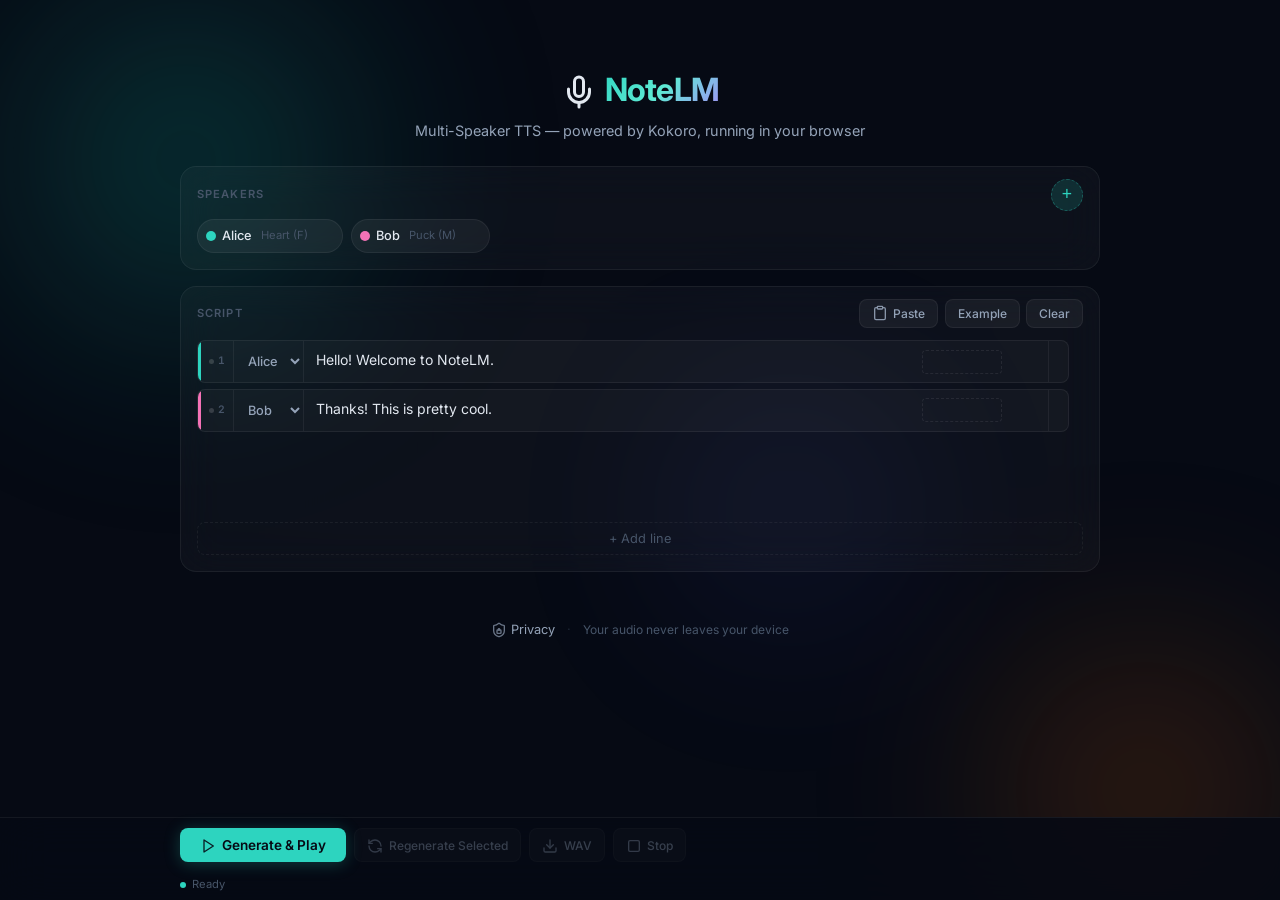
==== commit 79c2c2f8: "fix: add regenerate button, fix hover preview to highlight dirty+selected union - Add Regenerate Sel" ====
--- a/index.html
+++ b/index.html
@@ -72,9 +72,6 @@
     <!-- Selection Floating Bar -->
     <div class="selection-bar" id="selectionBar" style="display:none;">
         <span class="selection-count">0 selected</span>
-        <button class="btn-primary btn-sm" id="regenerateSelectedBtn">
-            <span class="btn-icon"><svg class="svg-icon svg-sm" viewBox="0 0 24 24" fill="none" stroke="currentColor" stroke-width="2" stroke-linecap="round" stroke-linejoin="round"><path d="M3 12a9 9 0 0 1 9-9 9.75 9.75 0 0 1 6.74 2.74L21 8"/><path d="M21 3v5h-5"/><path d="M21 12a9 9 0 0 1-9 9 9.75 9.75 0 0 1-6.74-2.74L3 16"/><path d="M8 16H3v5"/></svg></span> Regenerate Selected
-        </button>
         <button class="btn-glass btn-sm" id="clearSelectionBtn">Clear</button>
     </div>
 
@@ -84,6 +81,9 @@
             <div class="controls-buttons">
                 <button class="btn-primary" id="generateBtn">
                     <span class="btn-icon"><svg class="svg-icon svg-sm" viewBox="0 0 24 24" fill="none" stroke="currentColor" stroke-width="2" stroke-linecap="round" stroke-linejoin="round"><polygon points="6 3 20 12 6 21 6 3"/></svg></span> Generate & Play
+                </button>
+                <button class="btn-glass btn-regenerate" id="regenerateSelectedBtn" disabled title="Re-process selected lines only">
+                    <span class="btn-icon"><svg class="svg-icon svg-sm" viewBox="0 0 24 24" fill="none" stroke="currentColor" stroke-width="2" stroke-linecap="round" stroke-linejoin="round"><path d="M21 12a9 9 0 0 0-9-9 9.75 9.75 0 0 0-6.74 2.74L3 8"/><path d="M3 3v5h5"/><path d="M3 12a9 9 0 0 0 9 9 9.75 9.75 0 0 0 6.74-2.74L21 16"/><path d="M16 16h5v5"/></svg></span> Regenerate Selected
                 </button>
                 <button class="btn-glass" id="downloadBtn" disabled>
                     <span class="btn-icon"><svg class="svg-icon svg-sm" viewBox="0 0 24 24" fill="none" stroke="currentColor" stroke-width="2" stroke-linecap="round" stroke-linejoin="round"><path d="M21 15v4a2 2 0 0 1-2 2H5a2 2 0 0 1-2-2v-4"/><polyline points="7 10 12 15 17 10"/><line x1="12" x2="12" y1="15" y2="3"/></svg></span> WAV
--- a/styles.css
+++ b/styles.css
@@ -507,7 +507,7 @@
     padding-right: 0.25rem;
     padding-bottom: 0.5rem;
     min-height: 0;
-    /* max-height is set dynamically by src/script-panel-height.js */
+    /* max-height is set dynamically by script-panel-height.js */
     scrollbar-gutter: stable;
 }
 
@@ -606,6 +606,20 @@
 
 .script-line:hover { border-color: var(--border-hover); }
 .script-line.active { border-color: var(--accent); box-shadow: 0 0 16px var(--accent-dim); }
+
+/* Generate hover preview — activated by .generate-hover on container */
+.generate-hover .script-line {
+    transition: opacity 0.2s ease, border-color 0.2s ease;
+}
+.generate-hover .script-line.will-generate {
+    opacity: 1;
+    border-color: var(--accent);
+    background: rgba(45, 212, 191, 0.06);
+}
+.generate-hover .script-line.will-skip {
+    opacity: 0.4;
+    border-color: transparent;
+}
 
 .line-accent {
     width: 3px;
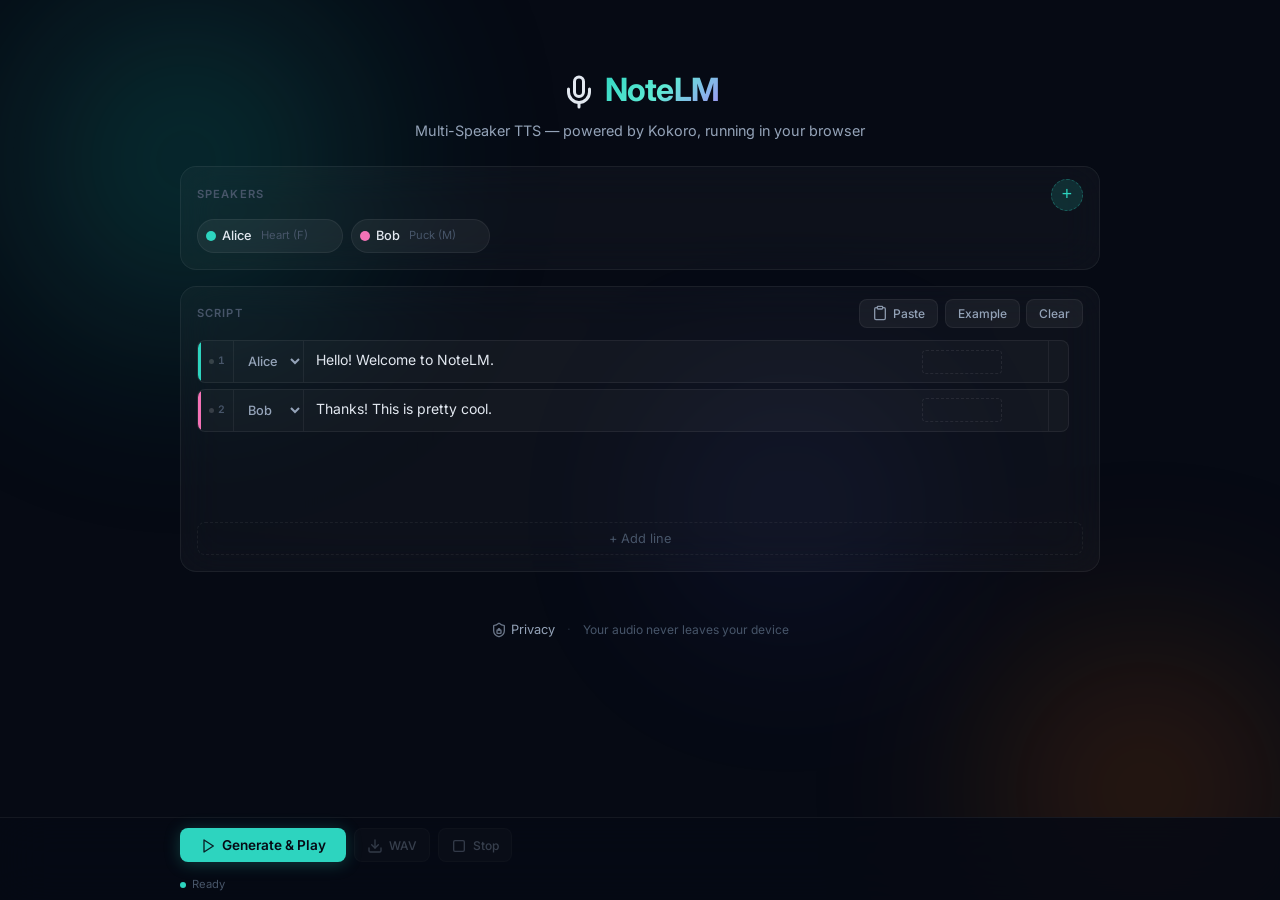
==== commit aeeba929: "feat: icon-only regenerate button with compact padding - Removed 'Regenerate Selected' text, icon-on" ====
--- a/index.html
+++ b/index.html
@@ -82,8 +82,8 @@
                 <button class="btn-primary" id="generateBtn">
                     <span class="btn-icon"><svg class="svg-icon svg-sm" viewBox="0 0 24 24" fill="none" stroke="currentColor" stroke-width="2" stroke-linecap="round" stroke-linejoin="round"><polygon points="6 3 20 12 6 21 6 3"/></svg></span> Generate & Play
                 </button>
-                <button class="btn-glass btn-regenerate" id="regenerateSelectedBtn" disabled title="Re-process selected lines only">
-                    <span class="btn-icon"><svg class="svg-icon svg-sm" viewBox="0 0 24 24" fill="none" stroke="currentColor" stroke-width="2" stroke-linecap="round" stroke-linejoin="round"><path d="M21 12a9 9 0 0 0-9-9 9.75 9.75 0 0 0-6.74 2.74L3 8"/><path d="M3 3v5h5"/><path d="M3 12a9 9 0 0 0 9 9 9.75 9.75 0 0 0 6.74-2.74L21 16"/><path d="M16 16h5v5"/></svg></span> Regenerate Selected
+                <button class="btn-glass btn-regenerate" id="regenerateSelectedBtn" disabled title="Regenerate selected lines">
+                    <svg class="svg-icon svg-sm" viewBox="0 0 24 24" fill="none" stroke="currentColor" stroke-width="2" stroke-linecap="round" stroke-linejoin="round"><path d="M21 12a9 9 0 0 0-9-9 9.75 9.75 0 0 0-6.74 2.74L3 8"/><path d="M3 3v5h5"/><path d="M3 12a9 9 0 0 0 9 9 9.75 9.75 0 0 0 6.74-2.74L21 16"/><path d="M16 16h5v5"/></svg>
                 </button>
                 <button class="btn-glass" id="downloadBtn" disabled>
                     <span class="btn-icon"><svg class="svg-icon svg-sm" viewBox="0 0 24 24" fill="none" stroke="currentColor" stroke-width="2" stroke-linecap="round" stroke-linejoin="round"><path d="M21 15v4a2 2 0 0 1-2 2H5a2 2 0 0 1-2-2v-4"/><polyline points="7 10 12 15 17 10"/><line x1="12" x2="12" y1="15" y2="3"/></svg></span> WAV
--- a/styles.css
+++ b/styles.css
@@ -609,16 +609,18 @@
 
 /* Generate hover preview — activated by .generate-hover on container */
 .generate-hover .script-line {
-    transition: opacity 0.2s ease, border-color 0.2s ease;
+    transition: opacity 0.2s ease, border-color 0.2s ease, background 0.2s ease, box-shadow 0.2s ease;
 }
 .generate-hover .script-line.will-generate {
     opacity: 1;
     border-color: var(--accent);
-    background: rgba(45, 212, 191, 0.06);
+    background: rgba(45, 212, 191, 0.12);
+    box-shadow: 0 0 12px rgba(45, 212, 191, 0.15);
 }
 .generate-hover .script-line.will-skip {
-    opacity: 0.4;
+    opacity: 0.35;
     border-color: transparent;
+    background: transparent;
 }
 
 .line-accent {
@@ -797,6 +799,15 @@
 
 .btn-glass.btn-danger:hover { border-color: var(--error); color: var(--error); background: var(--error-dim); }
 
+.btn-regenerate {
+    padding: 0.45rem 0.55rem;
+    display: none;
+    vertical-align: middle;
+}
+.btn-glass.btn-regenerate:not(:disabled) {
+    display: inline-flex;
+}
+
 .btn-primary {
     display: inline-flex;
     align-items: center;
